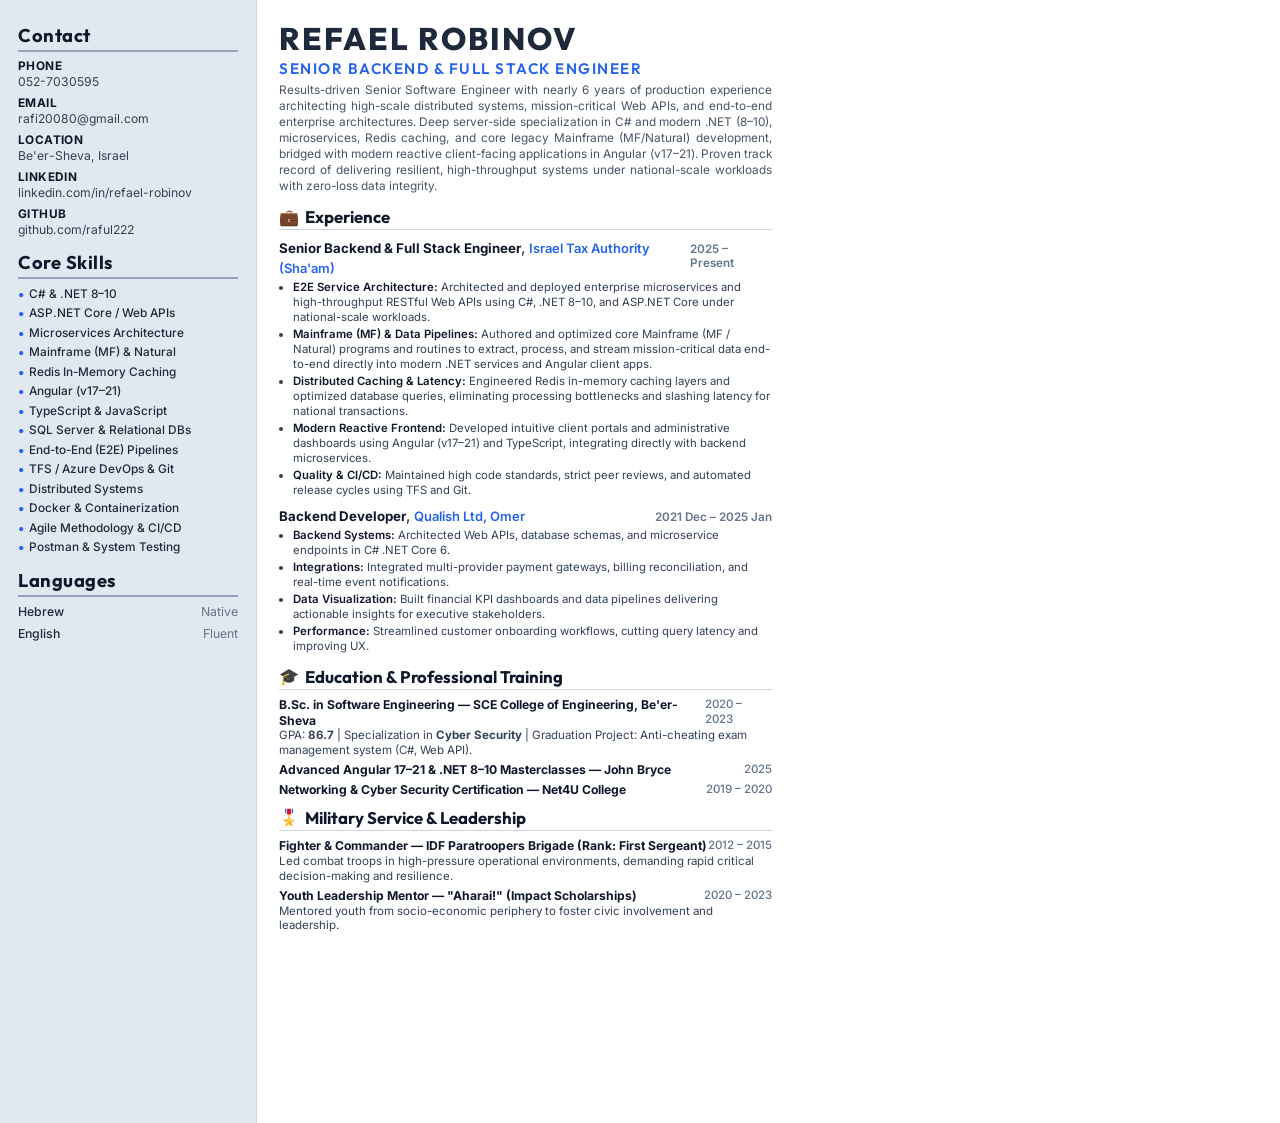
==== cv/resume_en.html @ 7504797b "Update portfolio & CVs to Senior Backend & Full Stack Engineer with 5+ years, .NET 8-10, Angular 17-" ====
<!DOCTYPE html>
<html lang="en">
<head>
<meta charset="UTF-8">
<style>
@import url('https://fonts.googleapis.com/css2?family=Outfit:wght@400;500;600;700;800&family=Inter:wght@400;500;600;700&display=swap');

@page {
    size: A4 portrait;
    margin: 0;
}

* {
    box-sizing: border-box;
    margin: 0;
    padding: 0;
}

body {
    width: 210mm;
    height: 297mm;
    margin: 0;
    padding: 0;
    font-family: 'Inter', sans-serif;
    color: #1e293b;
    background: #ffffff;
    display: flex;
    overflow: hidden;
    -webkit-print-color-adjust: exact;
    print-color-adjust: exact;
}

.sidebar {
    width: 68mm;
    height: 297mm;
    background: #e2e8f0;
    padding: 24px 18px;
    display: flex;
    flex-direction: column;
    gap: 14px;
    border-right: 1px solid #cbd5e1;
}

.sidebar-section {
    display: flex;
    flex-direction: column;
    gap: 7px;
}

.sidebar-title {
    font-family: 'Outfit', sans-serif;
    font-size: 1.15rem;
    font-weight: 700;
    color: #0f172a;
    border-bottom: 2px solid #94a3b8;
    padding-bottom: 3px;
    text-transform: capitalize;
    letter-spacing: 0.5px;
}

.contact-item {
    display: flex;
    flex-direction: column;
    font-size: 0.76rem;
    line-height: 1.25;
}

.contact-label {
    font-weight: 700;
    color: #0f172a;
    font-size: 0.74rem;
    text-transform: uppercase;
    letter-spacing: 0.4px;
}

.contact-val {
    color: #334155;
    text-decoration: none;
    word-break: break-all;
}

.skills-list {
    list-style: none;
    display: flex;
    flex-direction: column;
    gap: 3.5px;
}

.skills-list li {
    font-size: 0.74rem;
    color: #1e293b;
    display: flex;
    align-items: center;
    gap: 5px;
    font-weight: 500;
}

.skills-list li::before {
    content: "•";
    color: #2563eb;
    font-weight: bold;
    font-size: 0.85rem;
}

.lang-item {
    display: flex;
    justify-content: space-between;
    font-size: 0.77rem;
    color: #1e293b;
    font-weight: 500;
}

.lang-level {
    color: #64748b;
    font-weight: 400;
}

/* MAIN CONTENT */
.main-content {
    width: 142mm;
    height: 297mm;
    padding: 22px 22px 16px 22px;
    display: flex;
    flex-direction: column;
    gap: 9px;
}

.header-box {
    margin-bottom: 2px;
}

.candidate-name {
    font-family: 'Outfit', sans-serif;
    font-size: 1.95rem;
    font-weight: 800;
    letter-spacing: 2px;
    color: #1e293b;
    text-transform: uppercase;
    line-height: 1.1;
}

.candidate-title {
    font-family: 'Outfit', sans-serif;
    font-size: 0.95rem;
    font-weight: 600;
    color: #2563eb;
    letter-spacing: 1.5px;
    text-transform: uppercase;
    margin-top: 3px;
    margin-bottom: 5px;
}

.summary-text {
    font-size: 0.74rem;
    line-height: 1.35;
    color: #475569;
    text-align: justify;
}

.section-block {
    display: flex;
    flex-direction: column;
    gap: 4px;
}

.section-heading {
    display: flex;
    align-items: center;
    gap: 6px;
    font-family: 'Outfit', sans-serif;
    font-size: 1.05rem;
    font-weight: 700;
    color: #0f172a;
    border-bottom: 1.5px solid #cbd5e1;
    padding-bottom: 2px;
    margin-bottom: 3px;
}

.section-icon {
    font-size: 1rem;
}

.entry {
    display: flex;
    flex-direction: column;
    gap: 2px;
    margin-bottom: 3px;
}

.entry-header {
    display: flex;
    justify-content: space-between;
    align-items: baseline;
}

.entry-role {
    font-size: 0.83rem;
    font-weight: 700;
    color: #0f172a;
}

.entry-company {
    font-size: 0.81rem;
    font-weight: 600;
    color: #2563eb;
}

.entry-period {
    font-size: 0.73rem;
    color: #64748b;
    font-weight: 600;
    font-family: 'Inter', sans-serif;
}

.entry-bullets {
    list-style: disc;
    padding-left: 14px;
    margin-top: 1px;
    display: flex;
    flex-direction: column;
    gap: 2px;
}

.entry-bullets li {
    font-size: 0.71rem;
    line-height: 1.32;
    color: #334155;
}

.entry-bullets li strong {
    color: #0f172a;
    font-weight: 600;
}

.edu-grid {
    display: flex;
    flex-direction: column;
    gap: 4px;
}

.edu-item {
    font-size: 0.72rem;
    line-height: 1.3;
    color: #334155;
}

.edu-item-title {
    font-weight: 700;
    color: #0f172a;
    font-size: 0.76rem;
}

.edu-item-meta {
    color: #64748b;
    font-weight: 500;
}

.edu-badge {
    color: #059669;
    font-weight: 700;
    font-size: 0.72rem;
}

</style>
</head>
<body>

<div class="sidebar">
    <div class="sidebar-section">
        <h3 class="sidebar-title">Contact</h3>
        <div class="contact-item">
            <span class="contact-label">Phone</span>
            <span class="contact-val">052-7030595</span>
        </div>
        <div class="contact-item">
            <span class="contact-label">Email</span>
            <span class="contact-val">rafi20080@gmail.com</span>
        </div>
        <div class="contact-item">
            <span class="contact-label">Location</span>
            <span class="contact-val">Be'er-Sheva, Israel</span>
        </div>
        <div class="contact-item">
            <span class="contact-label">LinkedIn</span>
            <span class="contact-val">linkedin.com/in/refael-robinov</span>
        </div>
        <div class="contact-item">
            <span class="contact-label">GitHub</span>
            <span class="contact-val">github.com/raful222</span>
        </div>
    </div>

    <div class="sidebar-section">
        <h3 class="sidebar-title">Core Skills</h3>
        <ul class="skills-list">
            <li>C# & .NET 8–10</li>
            <li>ASP.NET Core / Web APIs</li>
            <li>Microservices Architecture</li>
            <li>Mainframe (MF) & Natural</li>
            <li>Redis In-Memory Caching</li>
            <li>Angular (v17–21)</li>
            <li>TypeScript & JavaScript</li>
            <li>SQL Server & Relational DBs</li>
            <li>End-to-End (E2E) Pipelines</li>
            <li>TFS / Azure DevOps & Git</li>
            <li>Distributed Systems</li>
            <li>Docker & Containerization</li>
            <li>Agile Methodology & CI/CD</li>
            <li>Postman & System Testing</li>
        </ul>
    </div>

    <div class="sidebar-section">
        <h3 class="sidebar-title">Languages</h3>
        <div class="lang-item">
            <span>Hebrew</span>
            <span class="lang-level">Native</span>
        </div>
        <div class="lang-item">
            <span>English</span>
            <span class="lang-level">Fluent</span>
        </div>
    </div>
</div>

<div class="main-content">
    <div class="header-box">
        <h1 class="candidate-name">Refael Robinov</h1>
        <div class="candidate-title">Senior Backend & Full Stack Engineer</div>
        <p class="summary-text">
            Results-driven Senior Software Engineer with nearly 6 years of production experience architecting high-scale distributed systems, mission-critical Web APIs, and end-to-end enterprise architectures. Deep server-side specialization in C# and modern .NET (8–10), microservices, Redis caching, and core legacy Mainframe (MF/Natural) development, bridged with modern reactive client-facing applications in Angular (v17–21). Proven track record of delivering resilient, high-throughput systems under national-scale workloads with zero-loss data integrity.
        </p>
    </div>

    <div class="section-block">
        <div class="section-heading">
            <span class="section-icon">💼</span> Experience
        </div>

        <div class="entry">
            <div class="entry-header">
                <div>
                    <span class="entry-role">Senior Backend & Full Stack Engineer</span>, 
                    <span class="entry-company">Israel Tax Authority (Sha'am)</span>
                </div>
                <span class="entry-period">2025 – Present</span>
            </div>
            <ul class="entry-bullets">
                <li><strong>E2E Service Architecture:</strong> Architected and deployed enterprise microservices and high-throughput RESTful Web APIs using C#, .NET 8–10, and ASP.NET Core under national-scale workloads.</li>
                <li><strong>Mainframe (MF) & Data Pipelines:</strong> Authored and optimized core Mainframe (MF / Natural) programs and routines to extract, process, and stream mission-critical data end-to-end directly into modern .NET services and Angular client apps.</li>
                <li><strong>Distributed Caching & Latency:</strong> Engineered Redis in-memory caching layers and optimized database queries, eliminating processing bottlenecks and slashing latency for national transactions.</li>
                <li><strong>Modern Reactive Frontend:</strong> Developed intuitive client portals and administrative dashboards using Angular (v17–21) and TypeScript, integrating directly with backend microservices.</li>
                <li><strong>Quality & CI/CD:</strong> Maintained high code standards, strict peer reviews, and automated release cycles using TFS and Git.</li>
            </ul>
        </div>

        <div class="entry">
            <div class="entry-header">
                <div>
                    <span class="entry-role">Backend Developer</span>, 
                    <span class="entry-company">Qualish Ltd, Omer</span>
                </div>
                <span class="entry-period">2021 Dec – 2025 Jan</span>
            </div>
            <ul class="entry-bullets">
                <li><strong>Backend Systems:</strong> Architected Web APIs, database schemas, and microservice endpoints in C# .NET Core 6.</li>
                <li><strong>Integrations:</strong> Integrated multi-provider payment gateways, billing reconciliation, and real-time event notifications.</li>
                <li><strong>Data Visualization:</strong> Built financial KPI dashboards and data pipelines delivering actionable insights for executive stakeholders.</li>
                <li><strong>Performance:</strong> Streamlined customer onboarding workflows, cutting query latency and improving UX.</li>
            </ul>
        </div>
    </div>

    <div class="section-block">
        <div class="section-heading">
            <span class="section-icon">🎓</span> Education & Professional Training
        </div>
        <div class="edu-grid">
            <div class="edu-item">
                <div style="display:flex; justify-content:space-between;">
                    <span class="edu-item-title">B.Sc. in Software Engineering — SCE College of Engineering, Be'er-Sheva</span>
                    <span class="edu-item-meta">2020 – 2023</span>
                </div>
                <div>GPA: <strong>86.7</strong> | Specialization in <strong>Cyber Security</strong> | Graduation Project: Anti-cheating exam management system (C#, Web API).</div>
            </div>
            <div class="edu-item">
                <div style="display:flex; justify-content:space-between;">
                    <span class="edu-item-title">Advanced Angular 17–21 & .NET 8–10 Masterclasses — John Bryce</span>
                    <span class="edu-item-meta">2025</span>
                </div>
            </div>
            <div class="edu-item">
                <div style="display:flex; justify-content:space-between;">
                    <span class="edu-item-title">Networking & Cyber Security Certification — Net4U College</span>
                    <span class="edu-item-meta">2019 – 2020</span>
                </div>
            </div>
        </div>
    </div>

    <div class="section-block">
        <div class="section-heading">
            <span class="section-icon">🎖️</span> Military Service & Leadership
        </div>
        <div class="edu-grid">
            <div class="edu-item">
                <div style="display:flex; justify-content:space-between;">
                    <span class="edu-item-title">Fighter & Commander — IDF Paratroopers Brigade (Rank: First Sergeant)</span>
                    <span class="edu-item-meta">2012 – 2015</span>
                </div>
                <div>Led combat troops in high-pressure operational environments, demanding rapid critical decision-making and resilience.</div>
            </div>
            <div class="edu-item">
                <div style="display:flex; justify-content:space-between;">
                    <span class="edu-item-title">Youth Leadership Mentor — "Aharai!" (Impact Scholarships)</span>
                    <span class="edu-item-meta">2020 – 2023</span>
                </div>
                <div>Mentored youth from socio-economic periphery to foster civic involvement and leadership.</div>
            </div>
        </div>
    </div>
</div>

</body>
</html>
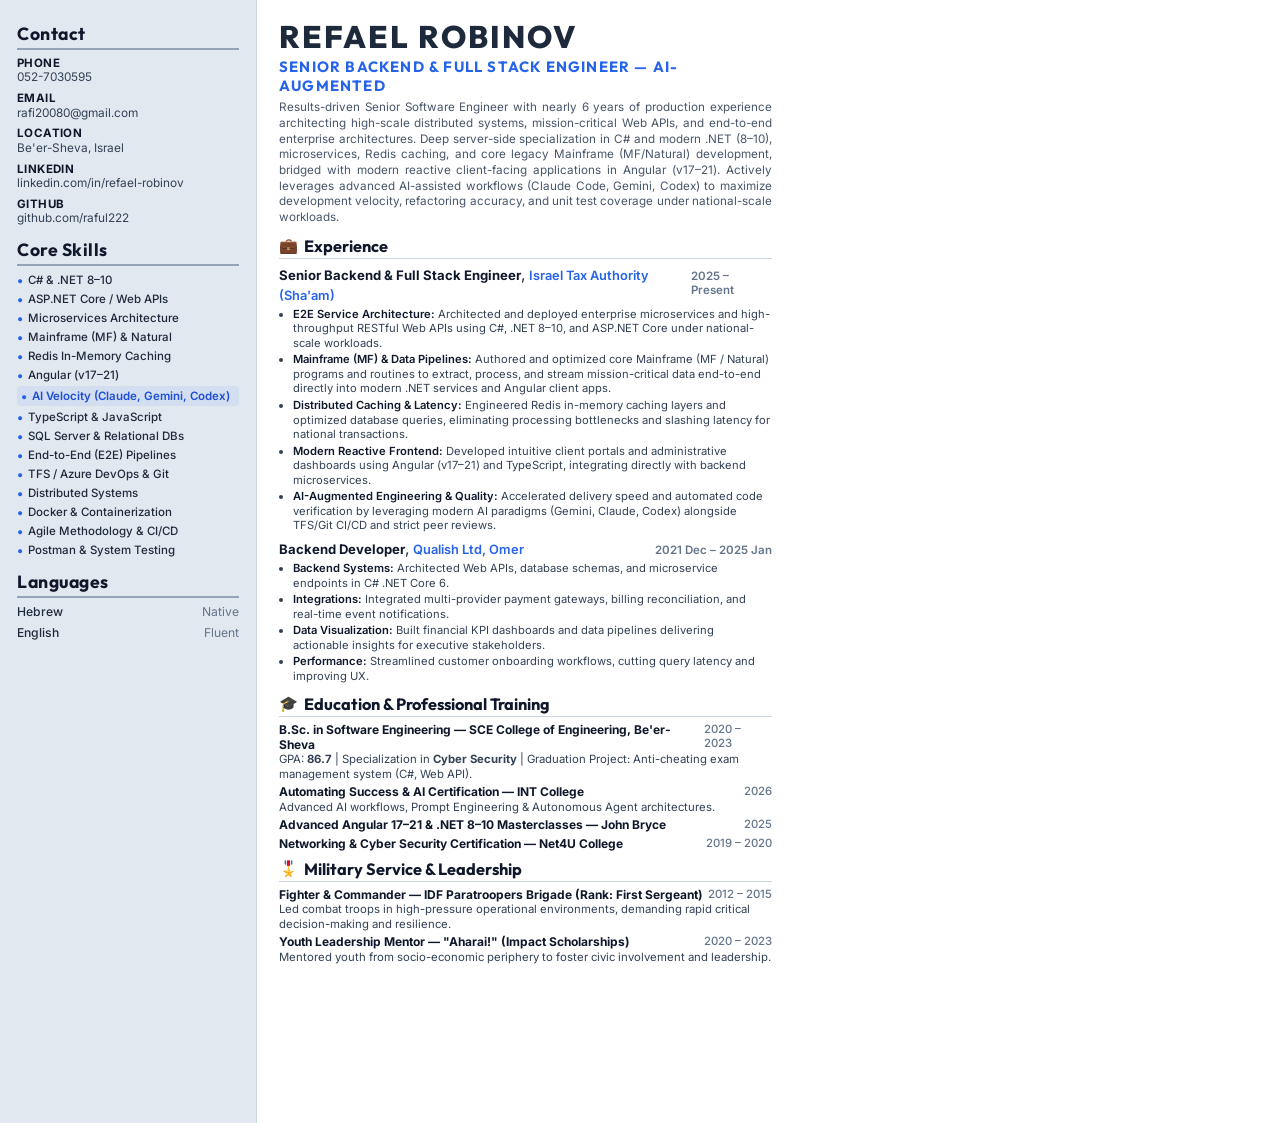
==== commit f2d63e9d: "Highlight AI-Augmented Engineering (Gemini, Claude, Codex) in CVs and portfolio" ====
--- a/cv/resume_en.html
+++ b/cv/resume_en.html
@@ -34,22 +34,22 @@
     width: 68mm;
     height: 297mm;
     background: #e2e8f0;
-    padding: 24px 18px;
-    display: flex;
-    flex-direction: column;
-    gap: 14px;
+    padding: 22px 17px;
+    display: flex;
+    flex-direction: column;
+    gap: 12px;
     border-right: 1px solid #cbd5e1;
 }
 
 .sidebar-section {
     display: flex;
     flex-direction: column;
-    gap: 7px;
+    gap: 6px;
 }
 
 .sidebar-title {
     font-family: 'Outfit', sans-serif;
-    font-size: 1.15rem;
+    font-size: 1.1rem;
     font-weight: 700;
     color: #0f172a;
     border-bottom: 2px solid #94a3b8;
@@ -61,14 +61,14 @@
 .contact-item {
     display: flex;
     flex-direction: column;
-    font-size: 0.76rem;
+    font-size: 0.74rem;
     line-height: 1.25;
 }
 
 .contact-label {
     font-weight: 700;
     color: #0f172a;
-    font-size: 0.74rem;
+    font-size: 0.72rem;
     text-transform: uppercase;
     letter-spacing: 0.4px;
 }
@@ -83,11 +83,11 @@
     list-style: none;
     display: flex;
     flex-direction: column;
-    gap: 3.5px;
+    gap: 3px;
 }
 
 .skills-list li {
-    font-size: 0.74rem;
+    font-size: 0.72rem;
     color: #1e293b;
     display: flex;
     align-items: center;
@@ -99,13 +99,21 @@
     content: "•";
     color: #2563eb;
     font-weight: bold;
-    font-size: 0.85rem;
+    font-size: 0.82rem;
+}
+
+.skills-highlight {
+    background: rgba(37, 99, 235, 0.08);
+    border-radius: 4px;
+    padding: 2px 4px;
+    font-weight: 600 !important;
+    color: #1d4ed8 !important;
 }
 
 .lang-item {
     display: flex;
     justify-content: space-between;
-    font-size: 0.77rem;
+    font-size: 0.76rem;
     color: #1e293b;
     font-weight: 500;
 }
@@ -119,10 +127,10 @@
 .main-content {
     width: 142mm;
     height: 297mm;
-    padding: 22px 22px 16px 22px;
-    display: flex;
-    flex-direction: column;
-    gap: 9px;
+    padding: 20px 22px 14px 22px;
+    display: flex;
+    flex-direction: column;
+    gap: 8px;
 }
 
 .header-box {
@@ -141,18 +149,18 @@
 
 .candidate-title {
     font-family: 'Outfit', sans-serif;
-    font-size: 0.95rem;
-    font-weight: 600;
+    font-size: 0.93rem;
+    font-weight: 700;
     color: #2563eb;
-    letter-spacing: 1.5px;
+    letter-spacing: 1.2px;
     text-transform: uppercase;
     margin-top: 3px;
     margin-bottom: 5px;
 }
 
 .summary-text {
-    font-size: 0.74rem;
-    line-height: 1.35;
+    font-size: 0.73rem;
+    line-height: 1.34;
     color: #475569;
     text-align: justify;
 }
@@ -160,7 +168,7 @@
 .section-block {
     display: flex;
     flex-direction: column;
-    gap: 4px;
+    gap: 3px;
 }
 
 .section-heading {
@@ -168,23 +176,23 @@
     align-items: center;
     gap: 6px;
     font-family: 'Outfit', sans-serif;
-    font-size: 1.05rem;
+    font-size: 1.02rem;
     font-weight: 700;
     color: #0f172a;
     border-bottom: 1.5px solid #cbd5e1;
     padding-bottom: 2px;
-    margin-bottom: 3px;
+    margin-bottom: 2px;
 }
 
 .section-icon {
-    font-size: 1rem;
+    font-size: 0.95rem;
 }
 
 .entry {
     display: flex;
     flex-direction: column;
     gap: 2px;
-    margin-bottom: 3px;
+    margin-bottom: 2px;
 }
 
 .entry-header {
@@ -194,19 +202,19 @@
 }
 
 .entry-role {
-    font-size: 0.83rem;
+    font-size: 0.82rem;
     font-weight: 700;
     color: #0f172a;
 }
 
 .entry-company {
-    font-size: 0.81rem;
+    font-size: 0.80rem;
     font-weight: 600;
     color: #2563eb;
 }
 
 .entry-period {
-    font-size: 0.73rem;
+    font-size: 0.72rem;
     color: #64748b;
     font-weight: 600;
     font-family: 'Inter', sans-serif;
@@ -222,43 +230,37 @@
 }
 
 .entry-bullets li {
+    font-size: 0.70rem;
+    line-height: 1.30;
+    color: #334155;
+}
+
+.entry-bullets li strong {
+    color: #0f172a;
+    font-weight: 600;
+}
+
+.edu-grid {
+    display: flex;
+    flex-direction: column;
+    gap: 3px;
+}
+
+.edu-item {
     font-size: 0.71rem;
-    line-height: 1.32;
+    line-height: 1.28;
     color: #334155;
 }
 
-.entry-bullets li strong {
-    color: #0f172a;
-    font-weight: 600;
-}
-
-.edu-grid {
-    display: flex;
-    flex-direction: column;
-    gap: 4px;
-}
-
-.edu-item {
-    font-size: 0.72rem;
-    line-height: 1.3;
-    color: #334155;
-}
-
 .edu-item-title {
     font-weight: 700;
     color: #0f172a;
-    font-size: 0.76rem;
+    font-size: 0.75rem;
 }
 
 .edu-item-meta {
     color: #64748b;
     font-weight: 500;
-}
-
-.edu-badge {
-    color: #059669;
-    font-weight: 700;
-    font-size: 0.72rem;
 }
 
 </style>
@@ -299,6 +301,7 @@
             <li>Mainframe (MF) & Natural</li>
             <li>Redis In-Memory Caching</li>
             <li>Angular (v17–21)</li>
+            <li class="skills-highlight">AI Velocity (Claude, Gemini, Codex)</li>
             <li>TypeScript & JavaScript</li>
             <li>SQL Server & Relational DBs</li>
             <li>End-to-End (E2E) Pipelines</li>
@@ -326,9 +329,9 @@
 <div class="main-content">
     <div class="header-box">
         <h1 class="candidate-name">Refael Robinov</h1>
-        <div class="candidate-title">Senior Backend & Full Stack Engineer</div>
+        <div class="candidate-title">Senior Backend & Full Stack Engineer — AI-Augmented</div>
         <p class="summary-text">
-            Results-driven Senior Software Engineer with nearly 6 years of production experience architecting high-scale distributed systems, mission-critical Web APIs, and end-to-end enterprise architectures. Deep server-side specialization in C# and modern .NET (8–10), microservices, Redis caching, and core legacy Mainframe (MF/Natural) development, bridged with modern reactive client-facing applications in Angular (v17–21). Proven track record of delivering resilient, high-throughput systems under national-scale workloads with zero-loss data integrity.
+            Results-driven Senior Software Engineer with nearly 6 years of production experience architecting high-scale distributed systems, mission-critical Web APIs, and end-to-end enterprise architectures. Deep server-side specialization in C# and modern .NET (8–10), microservices, Redis caching, and core legacy Mainframe (MF/Natural) development, bridged with modern reactive client-facing applications in Angular (v17–21). Actively leverages advanced AI-assisted workflows (Claude Code, Gemini, Codex) to maximize development velocity, refactoring accuracy, and unit test coverage under national-scale workloads.
         </p>
     </div>
 
@@ -350,7 +353,7 @@
                 <li><strong>Mainframe (MF) & Data Pipelines:</strong> Authored and optimized core Mainframe (MF / Natural) programs and routines to extract, process, and stream mission-critical data end-to-end directly into modern .NET services and Angular client apps.</li>
                 <li><strong>Distributed Caching & Latency:</strong> Engineered Redis in-memory caching layers and optimized database queries, eliminating processing bottlenecks and slashing latency for national transactions.</li>
                 <li><strong>Modern Reactive Frontend:</strong> Developed intuitive client portals and administrative dashboards using Angular (v17–21) and TypeScript, integrating directly with backend microservices.</li>
-                <li><strong>Quality & CI/CD:</strong> Maintained high code standards, strict peer reviews, and automated release cycles using TFS and Git.</li>
+                <li><strong>AI-Augmented Engineering & Quality:</strong> Accelerated delivery speed and automated code verification by leveraging modern AI paradigms (Gemini, Claude, Codex) alongside TFS/Git CI/CD and strict peer reviews.</li>
             </ul>
         </div>
 
@@ -385,6 +388,13 @@
             </div>
             <div class="edu-item">
                 <div style="display:flex; justify-content:space-between;">
+                    <span class="edu-item-title">Automating Success & AI Certification — INT College</span>
+                    <span class="edu-item-meta">2026</span>
+                </div>
+                <div>Advanced AI workflows, Prompt Engineering & Autonomous Agent architectures.</div>
+            </div>
+            <div class="edu-item">
+                <div style="display:flex; justify-content:space-between;">
                     <span class="edu-item-title">Advanced Angular 17–21 & .NET 8–10 Masterclasses — John Bryce</span>
                     <span class="edu-item-meta">2025</span>
                 </div>
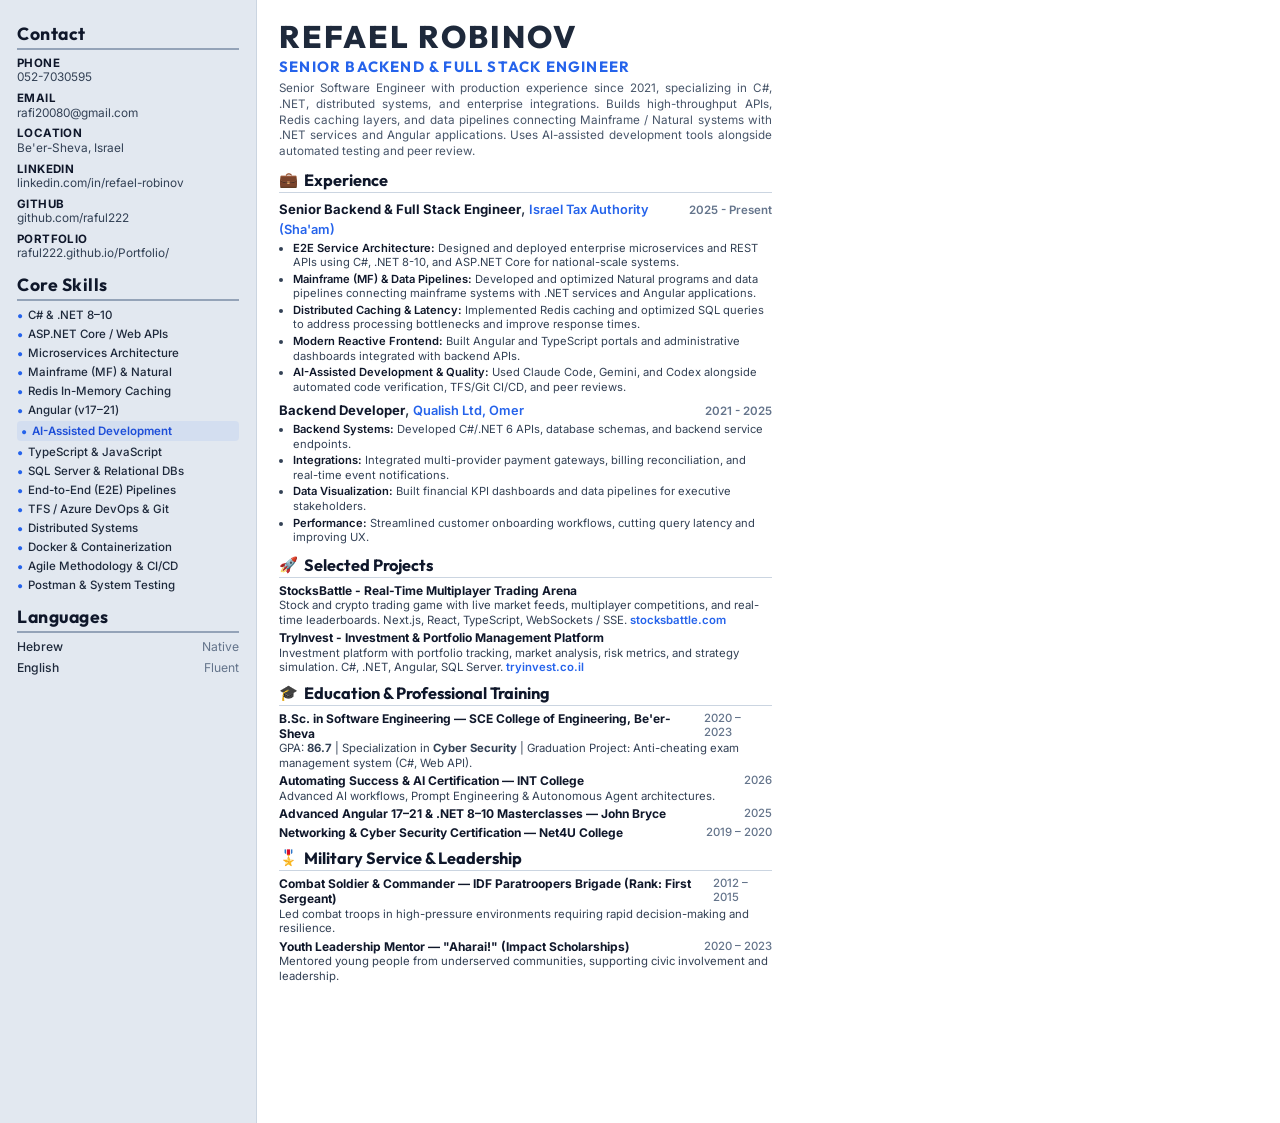
==== commit ff137e88: "Restore original CV design and feature StocksBattle and TryInvest" ====
--- a/cv/resume_en.html
+++ b/cv/resume_en.html
@@ -2,6 +2,7 @@
 <html lang="en">
 <head>
 <meta charset="UTF-8">
+<title>Refael Robinov - CV</title>
 <style>
 @import url('https://fonts.googleapis.com/css2?family=Outfit:wght@400;500;600;700;800&family=Inter:wght@400;500;600;700&display=swap');
 
@@ -263,6 +264,9 @@
     font-weight: 500;
 }
 
+a { color: inherit; text-decoration: none; }
+.project-link { color: #2563eb; font-weight: 600; }
+.entry-period { flex-shrink: 0; margin-left: 8px; white-space: nowrap; }
 </style>
 </head>
 <body>
@@ -272,11 +276,11 @@
         <h3 class="sidebar-title">Contact</h3>
         <div class="contact-item">
             <span class="contact-label">Phone</span>
-            <span class="contact-val">052-7030595</span>
+            <a class="contact-val" href="tel:+972527030595">052-7030595</a>
         </div>
         <div class="contact-item">
             <span class="contact-label">Email</span>
-            <span class="contact-val">rafi20080@gmail.com</span>
+            <a class="contact-val" href="mailto:rafi20080@gmail.com">rafi20080@gmail.com</a>
         </div>
         <div class="contact-item">
             <span class="contact-label">Location</span>
@@ -284,11 +288,15 @@
         </div>
         <div class="contact-item">
             <span class="contact-label">LinkedIn</span>
-            <span class="contact-val">linkedin.com/in/refael-robinov</span>
+            <a class="contact-val" href="https://www.linkedin.com/in/refael-robinov">linkedin.com/in/refael-robinov</a>
         </div>
         <div class="contact-item">
             <span class="contact-label">GitHub</span>
-            <span class="contact-val">github.com/raful222</span>
+            <a class="contact-val" href="https://github.com/raful222">github.com/raful222</a>
+        </div>
+        <div class="contact-item">
+            <span class="contact-label">Portfolio</span>
+            <a class="contact-val" href="https://raful222.github.io/Portfolio/">raful222.github.io/Portfolio/</a>
         </div>
     </div>
 
@@ -301,7 +309,7 @@
             <li>Mainframe (MF) & Natural</li>
             <li>Redis In-Memory Caching</li>
             <li>Angular (v17–21)</li>
-            <li class="skills-highlight">AI Velocity (Claude, Gemini, Codex)</li>
+            <li class="skills-highlight">AI-Assisted Development</li>
             <li>TypeScript & JavaScript</li>
             <li>SQL Server & Relational DBs</li>
             <li>End-to-End (E2E) Pipelines</li>
@@ -329,9 +337,9 @@
 <div class="main-content">
     <div class="header-box">
         <h1 class="candidate-name">Refael Robinov</h1>
-        <div class="candidate-title">Senior Backend & Full Stack Engineer — AI-Augmented</div>
+        <div class="candidate-title">Senior Backend & Full Stack Engineer</div>
         <p class="summary-text">
-            Results-driven Senior Software Engineer with nearly 6 years of production experience architecting high-scale distributed systems, mission-critical Web APIs, and end-to-end enterprise architectures. Deep server-side specialization in C# and modern .NET (8–10), microservices, Redis caching, and core legacy Mainframe (MF/Natural) development, bridged with modern reactive client-facing applications in Angular (v17–21). Actively leverages advanced AI-assisted workflows (Claude Code, Gemini, Codex) to maximize development velocity, refactoring accuracy, and unit test coverage under national-scale workloads.
+            Senior Software Engineer with production experience since 2021, specializing in C#, .NET, distributed systems, and enterprise integrations. Builds high-throughput APIs, Redis caching layers, and data pipelines connecting Mainframe / Natural systems with .NET services and Angular applications. Uses AI-assisted development tools alongside automated testing and peer review.
         </p>
     </div>
 
@@ -346,14 +354,14 @@
                     <span class="entry-role">Senior Backend & Full Stack Engineer</span>, 
                     <span class="entry-company">Israel Tax Authority (Sha'am)</span>
                 </div>
-                <span class="entry-period">2025 – Present</span>
+                <span class="entry-period">2025 - Present</span>
             </div>
             <ul class="entry-bullets">
-                <li><strong>E2E Service Architecture:</strong> Architected and deployed enterprise microservices and high-throughput RESTful Web APIs using C#, .NET 8–10, and ASP.NET Core under national-scale workloads.</li>
-                <li><strong>Mainframe (MF) & Data Pipelines:</strong> Authored and optimized core Mainframe (MF / Natural) programs and routines to extract, process, and stream mission-critical data end-to-end directly into modern .NET services and Angular client apps.</li>
-                <li><strong>Distributed Caching & Latency:</strong> Engineered Redis in-memory caching layers and optimized database queries, eliminating processing bottlenecks and slashing latency for national transactions.</li>
-                <li><strong>Modern Reactive Frontend:</strong> Developed intuitive client portals and administrative dashboards using Angular (v17–21) and TypeScript, integrating directly with backend microservices.</li>
-                <li><strong>AI-Augmented Engineering & Quality:</strong> Accelerated delivery speed and automated code verification by leveraging modern AI paradigms (Gemini, Claude, Codex) alongside TFS/Git CI/CD and strict peer reviews.</li>
+                <li><strong>E2E Service Architecture:</strong> Designed and deployed enterprise microservices and REST APIs using C#, .NET 8-10, and ASP.NET Core for national-scale systems.</li>
+                <li><strong>Mainframe (MF) & Data Pipelines:</strong> Developed and optimized Natural programs and data pipelines connecting mainframe systems with .NET services and Angular applications.</li>
+                <li><strong>Distributed Caching & Latency:</strong> Implemented Redis caching and optimized SQL queries to address processing bottlenecks and improve response times.</li>
+                <li><strong>Modern Reactive Frontend:</strong> Built Angular and TypeScript portals and administrative dashboards integrated with backend APIs.</li>
+                <li><strong>AI-Assisted Development & Quality:</strong> Used Claude Code, Gemini, and Codex alongside automated code verification, TFS/Git CI/CD, and peer reviews.</li>
             </ul>
         </div>
 
@@ -363,14 +371,30 @@
                     <span class="entry-role">Backend Developer</span>, 
                     <span class="entry-company">Qualish Ltd, Omer</span>
                 </div>
-                <span class="entry-period">2021 Dec – 2025 Jan</span>
+                <span class="entry-period">2021 - 2025</span>
             </div>
             <ul class="entry-bullets">
-                <li><strong>Backend Systems:</strong> Architected Web APIs, database schemas, and microservice endpoints in C# .NET Core 6.</li>
+                <li><strong>Backend Systems:</strong> Developed C#/.NET 6 APIs, database schemas, and backend service endpoints.</li>
                 <li><strong>Integrations:</strong> Integrated multi-provider payment gateways, billing reconciliation, and real-time event notifications.</li>
-                <li><strong>Data Visualization:</strong> Built financial KPI dashboards and data pipelines delivering actionable insights for executive stakeholders.</li>
+                <li><strong>Data Visualization:</strong> Built financial KPI dashboards and data pipelines for executive stakeholders.</li>
                 <li><strong>Performance:</strong> Streamlined customer onboarding workflows, cutting query latency and improving UX.</li>
             </ul>
+        </div>
+    </div>
+
+    <div class="section-block">
+        <div class="section-heading">
+            <span class="section-icon">🚀</span> Selected Projects
+        </div>
+        <div class="edu-grid">
+            <div class="edu-item">
+                <div class="edu-item-title">StocksBattle - Real-Time Multiplayer Trading Arena</div>
+                <div>Stock and crypto trading game with live market feeds, multiplayer competitions, and real-time leaderboards. Next.js, React, TypeScript, WebSockets / SSE. <a class="project-link" href="https://stocksbattle.com/">stocksbattle.com</a></div>
+            </div>
+            <div class="edu-item">
+                <div class="edu-item-title">TryInvest - Investment & Portfolio Management Platform</div>
+                <div>Investment platform with portfolio tracking, market analysis, risk metrics, and strategy simulation. C#, .NET, Angular, SQL Server. <a class="project-link" href="https://tryinvest.co.il/">tryinvest.co.il</a></div>
+            </div>
         </div>
     </div>
 
@@ -415,17 +439,17 @@
         <div class="edu-grid">
             <div class="edu-item">
                 <div style="display:flex; justify-content:space-between;">
-                    <span class="edu-item-title">Fighter & Commander — IDF Paratroopers Brigade (Rank: First Sergeant)</span>
+                    <span class="edu-item-title">Combat Soldier & Commander — IDF Paratroopers Brigade (Rank: First Sergeant)</span>
                     <span class="edu-item-meta">2012 – 2015</span>
                 </div>
-                <div>Led combat troops in high-pressure operational environments, demanding rapid critical decision-making and resilience.</div>
+                <div>Led combat troops in high-pressure environments requiring rapid decision-making and resilience.</div>
             </div>
             <div class="edu-item">
                 <div style="display:flex; justify-content:space-between;">
                     <span class="edu-item-title">Youth Leadership Mentor — "Aharai!" (Impact Scholarships)</span>
                     <span class="edu-item-meta">2020 – 2023</span>
                 </div>
-                <div>Mentored youth from socio-economic periphery to foster civic involvement and leadership.</div>
+                <div>Mentored young people from underserved communities, supporting civic involvement and leadership.</div>
             </div>
         </div>
     </div>
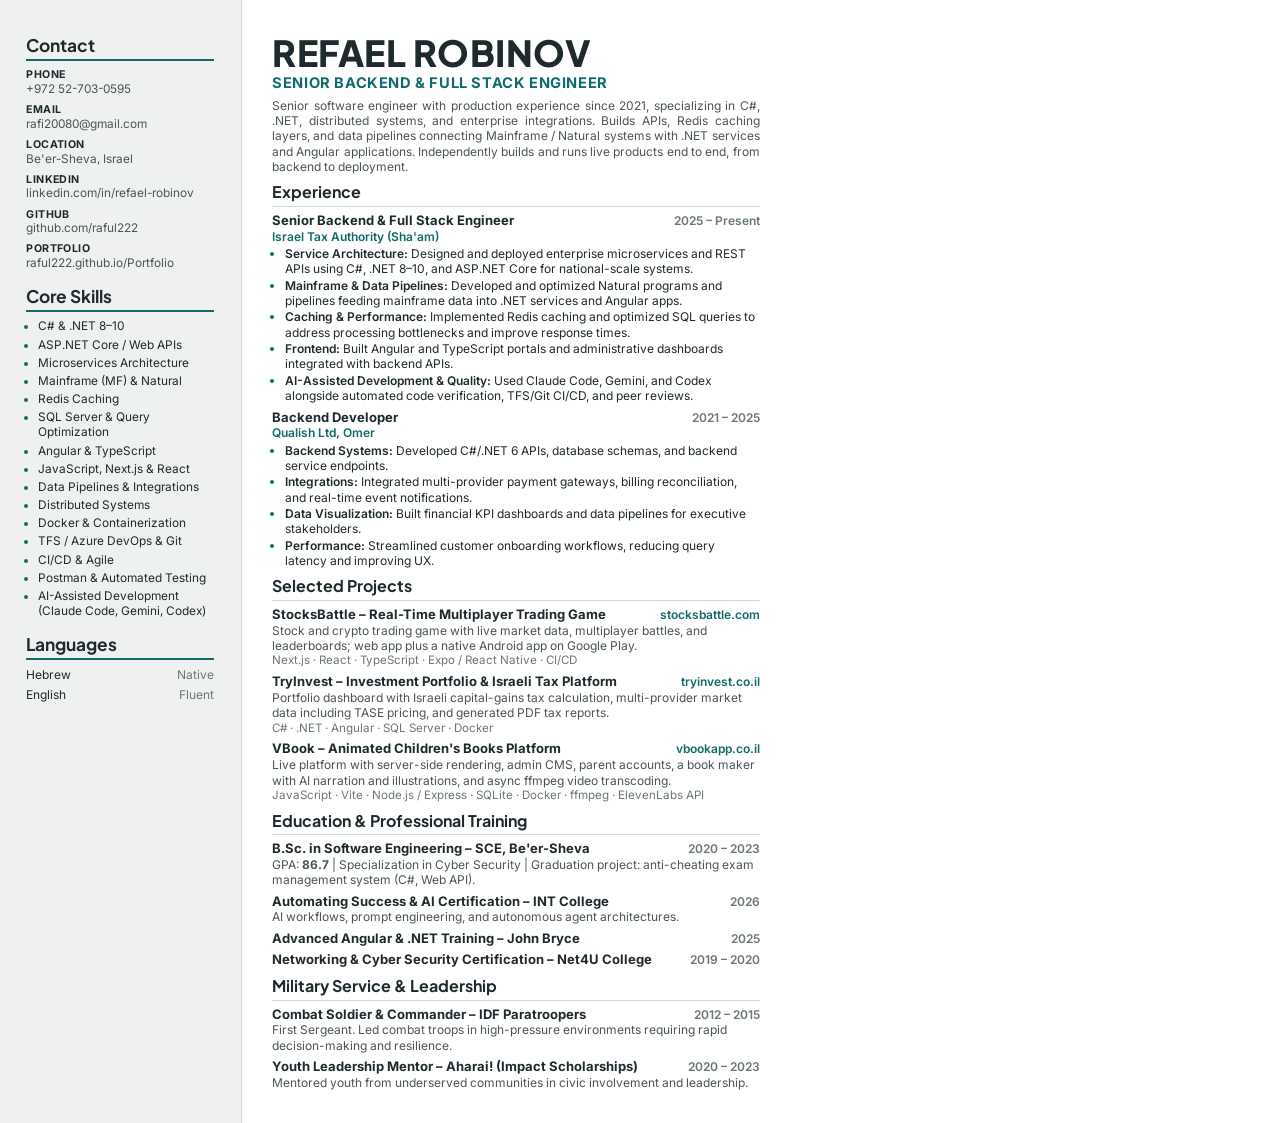
==== commit c7c07078: "Publish redesigned one-page CVs (EN + HE) Teal one-page layout with VBook in place of MT-Algo, an RT" ====
--- a/cv/resume_en.html
+++ b/cv/resume_en.html
@@ -1,459 +1,185 @@
-<!DOCTYPE html>
+<!doctype html>
 <html lang="en">
 <head>
-<meta charset="UTF-8">
-<title>Refael Robinov - CV</title>
+<meta charset="utf-8">
+<title>Refael Robinov – CV</title>
+<link rel="preconnect" href="https://fonts.googleapis.com">
+<link href="https://fonts.googleapis.com/css2?family=Inter:wght@400;500;600;700&family=Plus+Jakarta+Sans:wght@700;800&display=swap" rel="stylesheet">
 <style>
-@import url('https://fonts.googleapis.com/css2?family=Outfit:wght@400;500;600;700;800&family=Inter:wght@400;500;600;700&display=swap');
+  @page { size: A4; margin: 0; }
+  * { box-sizing: border-box; margin: 0; padding: 0; }
+  :root {
+    --ink: #1f2a2e; --muted: #4a5559; --soft: #6b7679;
+    --accent: #0f6b6b; --side: #eef1f0; --rule: #d3dbd9;
+  }
+  html, body { width: 210mm; height: 297mm; }
+  body {
+    font-family: "Inter", "Segoe UI", Arial, sans-serif;
+    color: var(--ink); font-size: 9pt; line-height: 1.28;
+    -webkit-print-color-adjust: exact; print-color-adjust: exact;
+  }
+  a { color: inherit; text-decoration: none; }
+  .page {
+    width: 210mm; height: 297mm; display: grid;
+    grid-template-columns: 64mm 1fr;
+  }
+  /* main is first in the DOM so ATS parsers read name + experience first */
+  main  { grid-column: 2; grid-row: 1; padding: 9mm 9mm 6mm 8mm; }
+  aside { grid-column: 1; grid-row: 1; background: var(--side); padding: 9mm 7mm 6mm 7mm;
+          border-right: 1px solid var(--rule); }
 
-@page {
-    size: A4 portrait;
-    margin: 0;
-}
+  h1 { font-family: "Plus Jakarta Sans", "Inter", sans-serif; font-weight: 800;
+       font-size: 27pt; letter-spacing: .5px; line-height: 1.05; }
+  .role { color: var(--accent); font-weight: 700; font-size: 11pt; letter-spacing: .6px;
+          margin: 2px 0 5px; }
+  .summary { color: var(--muted); text-align: justify; }
 
-* {
-    box-sizing: border-box;
-    margin: 0;
-    padding: 0;
-}
+  h2 { font-family: "Plus Jakarta Sans", "Inter", sans-serif; font-weight: 700;
+       font-size: 12pt; margin: 8px 0 5px; padding-bottom: 3px;
+       border-bottom: 1.5px solid var(--rule); }
 
-body {
-    width: 210mm;
-    height: 297mm;
-    margin: 0;
-    padding: 0;
-    font-family: 'Inter', sans-serif;
-    color: #1e293b;
-    background: #ffffff;
-    display: flex;
-    overflow: hidden;
-    -webkit-print-color-adjust: exact;
-    print-color-adjust: exact;
-}
+  .item { margin-bottom: 5px; }
+  .head { display: flex; justify-content: space-between; align-items: baseline; gap: 8px; }
+  .head .t { font-weight: 700; font-size: 9.8pt; }
+  .date { color: var(--soft); font-weight: 600; white-space: nowrap; font-size: 9pt; }
+  .org { color: var(--accent); font-weight: 600; margin: 0 0 2px; }
+  ul { padding-left: 13px; }
+  li { margin: 1px 0; color: var(--ink); }
+  li::marker { color: var(--accent); }
+  li b { font-weight: 600; }
+  .desc { color: var(--muted); }
+  .link { color: var(--accent); font-weight: 600; }
+  .stack { color: var(--soft); font-size: 8.7pt; }
 
-.sidebar {
-    width: 68mm;
-    height: 297mm;
-    background: #e2e8f0;
-    padding: 22px 17px;
-    display: flex;
-    flex-direction: column;
-    gap: 12px;
-    border-right: 1px solid #cbd5e1;
-}
-
-.sidebar-section {
-    display: flex;
-    flex-direction: column;
-    gap: 6px;
-}
-
-.sidebar-title {
-    font-family: 'Outfit', sans-serif;
-    font-size: 1.1rem;
-    font-weight: 700;
-    color: #0f172a;
-    border-bottom: 2px solid #94a3b8;
-    padding-bottom: 3px;
-    text-transform: capitalize;
-    letter-spacing: 0.5px;
-}
-
-.contact-item {
-    display: flex;
-    flex-direction: column;
-    font-size: 0.74rem;
-    line-height: 1.25;
-}
-
-.contact-label {
-    font-weight: 700;
-    color: #0f172a;
-    font-size: 0.72rem;
-    text-transform: uppercase;
-    letter-spacing: 0.4px;
-}
-
-.contact-val {
-    color: #334155;
-    text-decoration: none;
-    word-break: break-all;
-}
-
-.skills-list {
-    list-style: none;
-    display: flex;
-    flex-direction: column;
-    gap: 3px;
-}
-
-.skills-list li {
-    font-size: 0.72rem;
-    color: #1e293b;
-    display: flex;
-    align-items: center;
-    gap: 5px;
-    font-weight: 500;
-}
-
-.skills-list li::before {
-    content: "•";
-    color: #2563eb;
-    font-weight: bold;
-    font-size: 0.82rem;
-}
-
-.skills-highlight {
-    background: rgba(37, 99, 235, 0.08);
-    border-radius: 4px;
-    padding: 2px 4px;
-    font-weight: 600 !important;
-    color: #1d4ed8 !important;
-}
-
-.lang-item {
-    display: flex;
-    justify-content: space-between;
-    font-size: 0.76rem;
-    color: #1e293b;
-    font-weight: 500;
-}
-
-.lang-level {
-    color: #64748b;
-    font-weight: 400;
-}
-
-/* MAIN CONTENT */
-.main-content {
-    width: 142mm;
-    height: 297mm;
-    padding: 20px 22px 14px 22px;
-    display: flex;
-    flex-direction: column;
-    gap: 8px;
-}
-
-.header-box {
-    margin-bottom: 2px;
-}
-
-.candidate-name {
-    font-family: 'Outfit', sans-serif;
-    font-size: 1.95rem;
-    font-weight: 800;
-    letter-spacing: 2px;
-    color: #1e293b;
-    text-transform: uppercase;
-    line-height: 1.1;
-}
-
-.candidate-title {
-    font-family: 'Outfit', sans-serif;
-    font-size: 0.93rem;
-    font-weight: 700;
-    color: #2563eb;
-    letter-spacing: 1.2px;
-    text-transform: uppercase;
-    margin-top: 3px;
-    margin-bottom: 5px;
-}
-
-.summary-text {
-    font-size: 0.73rem;
-    line-height: 1.34;
-    color: #475569;
-    text-align: justify;
-}
-
-.section-block {
-    display: flex;
-    flex-direction: column;
-    gap: 3px;
-}
-
-.section-heading {
-    display: flex;
-    align-items: center;
-    gap: 6px;
-    font-family: 'Outfit', sans-serif;
-    font-size: 1.02rem;
-    font-weight: 700;
-    color: #0f172a;
-    border-bottom: 1.5px solid #cbd5e1;
-    padding-bottom: 2px;
-    margin-bottom: 2px;
-}
-
-.section-icon {
-    font-size: 0.95rem;
-}
-
-.entry {
-    display: flex;
-    flex-direction: column;
-    gap: 2px;
-    margin-bottom: 2px;
-}
-
-.entry-header {
-    display: flex;
-    justify-content: space-between;
-    align-items: baseline;
-}
-
-.entry-role {
-    font-size: 0.82rem;
-    font-weight: 700;
-    color: #0f172a;
-}
-
-.entry-company {
-    font-size: 0.80rem;
-    font-weight: 600;
-    color: #2563eb;
-}
-
-.entry-period {
-    font-size: 0.72rem;
-    color: #64748b;
-    font-weight: 600;
-    font-family: 'Inter', sans-serif;
-}
-
-.entry-bullets {
-    list-style: disc;
-    padding-left: 14px;
-    margin-top: 1px;
-    display: flex;
-    flex-direction: column;
-    gap: 2px;
-}
-
-.entry-bullets li {
-    font-size: 0.70rem;
-    line-height: 1.30;
-    color: #334155;
-}
-
-.entry-bullets li strong {
-    color: #0f172a;
-    font-weight: 600;
-}
-
-.edu-grid {
-    display: flex;
-    flex-direction: column;
-    gap: 3px;
-}
-
-.edu-item {
-    font-size: 0.71rem;
-    line-height: 1.28;
-    color: #334155;
-}
-
-.edu-item-title {
-    font-weight: 700;
-    color: #0f172a;
-    font-size: 0.75rem;
-}
-
-.edu-item-meta {
-    color: #64748b;
-    font-weight: 500;
-}
-
-a { color: inherit; text-decoration: none; }
-.project-link { color: #2563eb; font-weight: 600; }
-.entry-period { flex-shrink: 0; margin-left: 8px; white-space: nowrap; }
+  aside h3 { font-family: "Plus Jakarta Sans", "Inter", sans-serif; font-weight: 700;
+             font-size: 13pt; padding-bottom: 3px; margin: 0 0 7px;
+             border-bottom: 2px solid #0f6b6b; }
+  aside h3:not(:first-child) { margin-top: 14px; }
+  .k { font-weight: 700; font-size: 8pt; letter-spacing: .4px; margin-top: 6px; }
+  .v { color: var(--muted); font-size: 8.9pt; word-break: break-word; }
+  aside ul { padding-left: 12px; }
+  aside li { color: var(--ink); font-size: 8.9pt; margin: 3px 0; }
+  .lang { display: flex; justify-content: space-between; font-size: 9pt; margin: 4px 0; }
+  .lang span:last-child { color: var(--soft); }
 </style>
 </head>
 <body>
+<div class="page">
 
-<div class="sidebar">
-    <div class="sidebar-section">
-        <h3 class="sidebar-title">Contact</h3>
-        <div class="contact-item">
-            <span class="contact-label">Phone</span>
-            <a class="contact-val" href="tel:+972527030595">052-7030595</a>
-        </div>
-        <div class="contact-item">
-            <span class="contact-label">Email</span>
-            <a class="contact-val" href="mailto:rafi20080@gmail.com">rafi20080@gmail.com</a>
-        </div>
-        <div class="contact-item">
-            <span class="contact-label">Location</span>
-            <span class="contact-val">Be'er-Sheva, Israel</span>
-        </div>
-        <div class="contact-item">
-            <span class="contact-label">LinkedIn</span>
-            <a class="contact-val" href="https://www.linkedin.com/in/refael-robinov">linkedin.com/in/refael-robinov</a>
-        </div>
-        <div class="contact-item">
-            <span class="contact-label">GitHub</span>
-            <a class="contact-val" href="https://github.com/raful222">github.com/raful222</a>
-        </div>
-        <div class="contact-item">
-            <span class="contact-label">Portfolio</span>
-            <a class="contact-val" href="https://raful222.github.io/Portfolio/">raful222.github.io/Portfolio/</a>
-        </div>
-    </div>
+<main>
+  <h1>REFAEL ROBINOV</h1>
+  <div class="role">SENIOR BACKEND &amp; FULL STACK ENGINEER</div>
+  <p class="summary">Senior software engineer with production experience since 2021, specializing in C#, .NET,
+  distributed systems, and enterprise integrations. Builds APIs, Redis caching layers, and data pipelines
+  connecting Mainframe / Natural systems with .NET services and Angular applications. Independently builds and
+  runs live products end to end, from backend to deployment.</p>
 
-    <div class="sidebar-section">
-        <h3 class="sidebar-title">Core Skills</h3>
-        <ul class="skills-list">
-            <li>C# & .NET 8–10</li>
-            <li>ASP.NET Core / Web APIs</li>
-            <li>Microservices Architecture</li>
-            <li>Mainframe (MF) & Natural</li>
-            <li>Redis In-Memory Caching</li>
-            <li>Angular (v17–21)</li>
-            <li class="skills-highlight">AI-Assisted Development</li>
-            <li>TypeScript & JavaScript</li>
-            <li>SQL Server & Relational DBs</li>
-            <li>End-to-End (E2E) Pipelines</li>
-            <li>TFS / Azure DevOps & Git</li>
-            <li>Distributed Systems</li>
-            <li>Docker & Containerization</li>
-            <li>Agile Methodology & CI/CD</li>
-            <li>Postman & System Testing</li>
-        </ul>
-    </div>
+  <h2>Experience</h2>
 
-    <div class="sidebar-section">
-        <h3 class="sidebar-title">Languages</h3>
-        <div class="lang-item">
-            <span>Hebrew</span>
-            <span class="lang-level">Native</span>
-        </div>
-        <div class="lang-item">
-            <span>English</span>
-            <span class="lang-level">Fluent</span>
-        </div>
-    </div>
+  <div class="item">
+    <div class="head"><span class="t">Senior Backend &amp; Full Stack Engineer</span><span class="date">2025 – Present</span></div>
+    <div class="org">Israel Tax Authority (Sha'am)</div>
+    <ul>
+      <li><b>Service Architecture:</b> Designed and deployed enterprise microservices and REST APIs using C#, .NET 8–10, and ASP.NET Core for national-scale systems.</li>
+      <li><b>Mainframe &amp; Data Pipelines:</b> Developed and optimized Natural programs and pipelines feeding mainframe data into .NET services and Angular apps.</li>
+      <li><b>Caching &amp; Performance:</b> Implemented Redis caching and optimized SQL queries to address processing bottlenecks and improve response times.</li>
+      <li><b>Frontend:</b> Built Angular and TypeScript portals and administrative dashboards integrated with backend APIs.</li>
+      <li><b>AI-Assisted Development &amp; Quality:</b> Used Claude Code, Gemini, and Codex alongside automated code verification, TFS/Git CI/CD, and peer reviews.</li>
+    </ul>
+  </div>
+
+  <div class="item">
+    <div class="head"><span class="t">Backend Developer</span><span class="date">2021 – 2025</span></div>
+    <div class="org">Qualish Ltd, Omer</div>
+    <ul>
+      <li><b>Backend Systems:</b> Developed C#/.NET 6 APIs, database schemas, and backend service endpoints.</li>
+      <li><b>Integrations:</b> Integrated multi-provider payment gateways, billing reconciliation, and real-time event notifications.</li>
+      <li><b>Data Visualization:</b> Built financial KPI dashboards and data pipelines for executive stakeholders.</li>
+      <li><b>Performance:</b> Streamlined customer onboarding workflows, reducing query latency and improving UX.</li>
+    </ul>
+  </div>
+
+  <h2>Selected Projects</h2>
+
+  <div class="item">
+    <div class="head"><span class="t">StocksBattle – Real-Time Multiplayer Trading Game</span><a class="link date" href="https://stocksbattle.com">stocksbattle.com</a></div>
+    <div class="desc">Stock and crypto trading game with live market data, multiplayer battles, and leaderboards;
+    web app plus a native Android app on Google Play.</div>
+    <div class="stack">Next.js · React · TypeScript · Expo / React Native · CI/CD</div>
+  </div>
+
+  <div class="item">
+    <div class="head"><span class="t">TryInvest – Investment Portfolio &amp; Israeli Tax Platform</span><a class="link date" href="https://tryinvest.co.il">tryinvest.co.il</a></div>
+    <div class="desc">Portfolio dashboard with Israeli capital-gains tax calculation, multi-provider market data including
+    TASE pricing, and generated PDF tax reports.</div>
+    <div class="stack">C# · .NET · Angular · SQL Server · Docker</div>
+  </div>
+
+  <div class="item">
+    <div class="head"><span class="t">VBook – Animated Children's Books Platform</span><a class="link date" href="https://vbookapp.co.il">vbookapp.co.il</a></div>
+    <div class="desc">Live platform with server-side rendering, admin CMS, parent accounts, a book maker with AI narration
+    and illustrations, and async ffmpeg video transcoding.</div>
+    <div class="stack">JavaScript · Vite · Node.js / Express · SQLite · Docker · ffmpeg · ElevenLabs API</div>
+  </div>
+
+  <h2>Education &amp; Professional Training</h2>
+
+  <div class="item">
+    <div class="head"><span class="t">B.Sc. in Software Engineering – SCE, Be'er-Sheva</span><span class="date">2020 – 2023</span></div>
+    <div class="desc">GPA: <b>86.7</b> | Specialization in Cyber Security | Graduation project: anti-cheating exam management system (C#, Web API).</div>
+  </div>
+  <div class="item">
+    <div class="head"><span class="t">Automating Success &amp; AI Certification – INT College</span><span class="date">2026</span></div>
+    <div class="desc">AI workflows, prompt engineering, and autonomous agent architectures.</div>
+  </div>
+  <div class="head item"><span class="t">Advanced Angular &amp; .NET Training – John Bryce</span><span class="date">2025</span></div>
+  <div class="head item"><span class="t">Networking &amp; Cyber Security Certification – Net4U College</span><span class="date">2019 – 2020</span></div>
+
+  <h2>Military Service &amp; Leadership</h2>
+
+  <div class="item">
+    <div class="head"><span class="t">Combat Soldier &amp; Commander – IDF Paratroopers</span><span class="date">2012 – 2015</span></div>
+    <div class="desc">First Sergeant. Led combat troops in high-pressure environments requiring rapid decision-making and resilience.</div>
+  </div>
+  <div class="item">
+    <div class="head"><span class="t">Youth Leadership Mentor – Aharai! (Impact Scholarships)</span><span class="date">2020 – 2023</span></div>
+    <div class="desc">Mentored youth from underserved communities in civic involvement and leadership.</div>
+  </div>
+</main>
+
+<aside>
+  <h3>Contact</h3>
+  <div class="k">PHONE</div><div class="v"><a href="tel:+972527030595">+972 52-703-0595</a></div>
+  <div class="k">EMAIL</div><div class="v"><a href="mailto:rafi20080@gmail.com">rafi20080@gmail.com</a></div>
+  <div class="k">LOCATION</div><div class="v">Be'er-Sheva, Israel</div>
+  <div class="k">LINKEDIN</div><div class="v"><a href="https://linkedin.com/in/refael-robinov">linkedin.com/in/refael-robinov</a></div>
+  <div class="k">GITHUB</div><div class="v"><a href="https://github.com/raful222">github.com/raful222</a></div>
+  <div class="k">PORTFOLIO</div><div class="v"><a href="https://raful222.github.io/Portfolio/">raful222.github.io/Portfolio</a></div>
+
+  <h3>Core Skills</h3>
+  <ul>
+    <li>C# &amp; .NET 8–10</li>
+    <li>ASP.NET Core / Web APIs</li>
+    <li>Microservices Architecture</li>
+    <li>Mainframe (MF) &amp; Natural</li>
+    <li>Redis Caching</li>
+    <li>SQL Server &amp; Query Optimization</li>
+    <li>Angular &amp; TypeScript</li>
+    <li>JavaScript, Next.js &amp; React</li>
+    <li>Data Pipelines &amp; Integrations</li>
+    <li>Distributed Systems</li>
+    <li>Docker &amp; Containerization</li>
+    <li>TFS / Azure DevOps &amp; Git</li>
+    <li>CI/CD &amp; Agile</li>
+    <li>Postman &amp; Automated Testing</li>
+    <li>AI-Assisted Development (Claude Code, Gemini, Codex)</li>
+  </ul>
+
+  <h3>Languages</h3>
+  <div class="lang"><span>Hebrew</span><span>Native</span></div>
+  <div class="lang"><span>English</span><span>Fluent</span></div>
+</aside>
+
 </div>
-
-<div class="main-content">
-    <div class="header-box">
-        <h1 class="candidate-name">Refael Robinov</h1>
-        <div class="candidate-title">Senior Backend & Full Stack Engineer</div>
-        <p class="summary-text">
-            Senior Software Engineer with production experience since 2021, specializing in C#, .NET, distributed systems, and enterprise integrations. Builds high-throughput APIs, Redis caching layers, and data pipelines connecting Mainframe / Natural systems with .NET services and Angular applications. Uses AI-assisted development tools alongside automated testing and peer review.
-        </p>
-    </div>
-
-    <div class="section-block">
-        <div class="section-heading">
-            <span class="section-icon">💼</span> Experience
-        </div>
-
-        <div class="entry">
-            <div class="entry-header">
-                <div>
-                    <span class="entry-role">Senior Backend & Full Stack Engineer</span>, 
-                    <span class="entry-company">Israel Tax Authority (Sha'am)</span>
-                </div>
-                <span class="entry-period">2025 - Present</span>
-            </div>
-            <ul class="entry-bullets">
-                <li><strong>E2E Service Architecture:</strong> Designed and deployed enterprise microservices and REST APIs using C#, .NET 8-10, and ASP.NET Core for national-scale systems.</li>
-                <li><strong>Mainframe (MF) & Data Pipelines:</strong> Developed and optimized Natural programs and data pipelines connecting mainframe systems with .NET services and Angular applications.</li>
-                <li><strong>Distributed Caching & Latency:</strong> Implemented Redis caching and optimized SQL queries to address processing bottlenecks and improve response times.</li>
-                <li><strong>Modern Reactive Frontend:</strong> Built Angular and TypeScript portals and administrative dashboards integrated with backend APIs.</li>
-                <li><strong>AI-Assisted Development & Quality:</strong> Used Claude Code, Gemini, and Codex alongside automated code verification, TFS/Git CI/CD, and peer reviews.</li>
-            </ul>
-        </div>
-
-        <div class="entry">
-            <div class="entry-header">
-                <div>
-                    <span class="entry-role">Backend Developer</span>, 
-                    <span class="entry-company">Qualish Ltd, Omer</span>
-                </div>
-                <span class="entry-period">2021 - 2025</span>
-            </div>
-            <ul class="entry-bullets">
-                <li><strong>Backend Systems:</strong> Developed C#/.NET 6 APIs, database schemas, and backend service endpoints.</li>
-                <li><strong>Integrations:</strong> Integrated multi-provider payment gateways, billing reconciliation, and real-time event notifications.</li>
-                <li><strong>Data Visualization:</strong> Built financial KPI dashboards and data pipelines for executive stakeholders.</li>
-                <li><strong>Performance:</strong> Streamlined customer onboarding workflows, cutting query latency and improving UX.</li>
-            </ul>
-        </div>
-    </div>
-
-    <div class="section-block">
-        <div class="section-heading">
-            <span class="section-icon">🚀</span> Selected Projects
-        </div>
-        <div class="edu-grid">
-            <div class="edu-item">
-                <div class="edu-item-title">StocksBattle - Real-Time Multiplayer Trading Arena</div>
-                <div>Stock and crypto trading game with live market feeds, multiplayer competitions, and real-time leaderboards. Next.js, React, TypeScript, WebSockets / SSE. <a class="project-link" href="https://stocksbattle.com/">stocksbattle.com</a></div>
-            </div>
-            <div class="edu-item">
-                <div class="edu-item-title">TryInvest - Investment & Portfolio Management Platform</div>
-                <div>Investment platform with portfolio tracking, market analysis, risk metrics, and strategy simulation. C#, .NET, Angular, SQL Server. <a class="project-link" href="https://tryinvest.co.il/">tryinvest.co.il</a></div>
-            </div>
-        </div>
-    </div>
-
-    <div class="section-block">
-        <div class="section-heading">
-            <span class="section-icon">🎓</span> Education & Professional Training
-        </div>
-        <div class="edu-grid">
-            <div class="edu-item">
-                <div style="display:flex; justify-content:space-between;">
-                    <span class="edu-item-title">B.Sc. in Software Engineering — SCE College of Engineering, Be'er-Sheva</span>
-                    <span class="edu-item-meta">2020 – 2023</span>
-                </div>
-                <div>GPA: <strong>86.7</strong> | Specialization in <strong>Cyber Security</strong> | Graduation Project: Anti-cheating exam management system (C#, Web API).</div>
-            </div>
-            <div class="edu-item">
-                <div style="display:flex; justify-content:space-between;">
-                    <span class="edu-item-title">Automating Success & AI Certification — INT College</span>
-                    <span class="edu-item-meta">2026</span>
-                </div>
-                <div>Advanced AI workflows, Prompt Engineering & Autonomous Agent architectures.</div>
-            </div>
-            <div class="edu-item">
-                <div style="display:flex; justify-content:space-between;">
-                    <span class="edu-item-title">Advanced Angular 17–21 & .NET 8–10 Masterclasses — John Bryce</span>
-                    <span class="edu-item-meta">2025</span>
-                </div>
-            </div>
-            <div class="edu-item">
-                <div style="display:flex; justify-content:space-between;">
-                    <span class="edu-item-title">Networking & Cyber Security Certification — Net4U College</span>
-                    <span class="edu-item-meta">2019 – 2020</span>
-                </div>
-            </div>
-        </div>
-    </div>
-
-    <div class="section-block">
-        <div class="section-heading">
-            <span class="section-icon">🎖️</span> Military Service & Leadership
-        </div>
-        <div class="edu-grid">
-            <div class="edu-item">
-                <div style="display:flex; justify-content:space-between;">
-                    <span class="edu-item-title">Combat Soldier & Commander — IDF Paratroopers Brigade (Rank: First Sergeant)</span>
-                    <span class="edu-item-meta">2012 – 2015</span>
-                </div>
-                <div>Led combat troops in high-pressure environments requiring rapid decision-making and resilience.</div>
-            </div>
-            <div class="edu-item">
-                <div style="display:flex; justify-content:space-between;">
-                    <span class="edu-item-title">Youth Leadership Mentor — "Aharai!" (Impact Scholarships)</span>
-                    <span class="edu-item-meta">2020 – 2023</span>
-                </div>
-                <div>Mentored young people from underserved communities, supporting civic involvement and leadership.</div>
-            </div>
-        </div>
-    </div>
-</div>
-
 </body>
 </html>
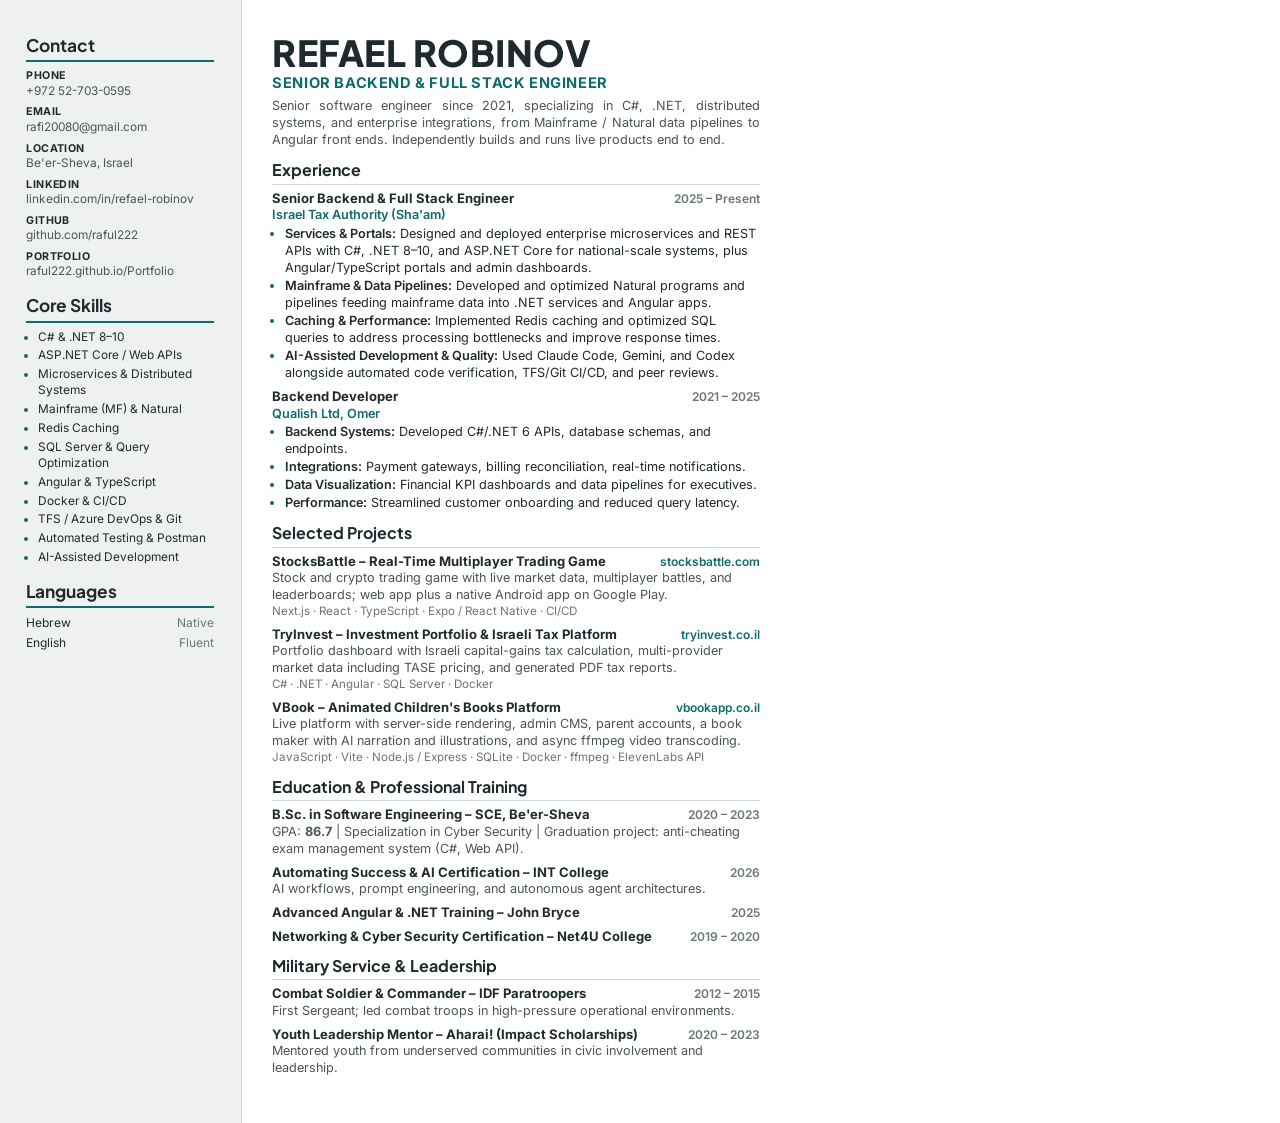
==== commit 21c36ba6: "Lighten CVs: shorter summary, fewer bullets and skills, more spacing Co-Authored-By: Claude Opus 5.5" ====
--- a/cv/resume_en.html
+++ b/cv/resume_en.html
@@ -15,7 +15,7 @@
   html, body { width: 210mm; height: 297mm; }
   body {
     font-family: "Inter", "Segoe UI", Arial, sans-serif;
-    color: var(--ink); font-size: 9pt; line-height: 1.28;
+    color: var(--ink); font-size: 9.5pt; line-height: 1.34;
     -webkit-print-color-adjust: exact; print-color-adjust: exact;
   }
   a { color: inherit; text-decoration: none; }
@@ -35,10 +35,10 @@
   .summary { color: var(--muted); text-align: justify; }
 
   h2 { font-family: "Plus Jakarta Sans", "Inter", sans-serif; font-weight: 700;
-       font-size: 12pt; margin: 8px 0 5px; padding-bottom: 3px;
+       font-size: 12pt; margin: 10px 0 5px; padding-bottom: 3px;
        border-bottom: 1.5px solid var(--rule); }
 
-  .item { margin-bottom: 5px; }
+  .item { margin-bottom: 6px; }
   .head { display: flex; justify-content: space-between; align-items: baseline; gap: 8px; }
   .head .t { font-weight: 700; font-size: 9.8pt; }
   .date { color: var(--soft); font-weight: 600; white-space: nowrap; font-size: 9pt; }
@@ -69,10 +69,7 @@
 <main>
   <h1>REFAEL ROBINOV</h1>
   <div class="role">SENIOR BACKEND &amp; FULL STACK ENGINEER</div>
-  <p class="summary">Senior software engineer with production experience since 2021, specializing in C#, .NET,
-  distributed systems, and enterprise integrations. Builds APIs, Redis caching layers, and data pipelines
-  connecting Mainframe / Natural systems with .NET services and Angular applications. Independently builds and
-  runs live products end to end, from backend to deployment.</p>
+  <p class="summary">Senior software engineer since 2021, specializing in C#, .NET, distributed systems, and enterprise integrations, from Mainframe / Natural data pipelines to Angular front ends. Independently builds and runs live products end to end.</p>
 
   <h2>Experience</h2>
 
@@ -80,10 +77,9 @@
     <div class="head"><span class="t">Senior Backend &amp; Full Stack Engineer</span><span class="date">2025 – Present</span></div>
     <div class="org">Israel Tax Authority (Sha'am)</div>
     <ul>
-      <li><b>Service Architecture:</b> Designed and deployed enterprise microservices and REST APIs using C#, .NET 8–10, and ASP.NET Core for national-scale systems.</li>
+      <li><b>Services &amp; Portals:</b> Designed and deployed enterprise microservices and REST APIs with C#, .NET 8–10, and ASP.NET Core for national-scale systems, plus Angular/TypeScript portals and admin dashboards.</li>
       <li><b>Mainframe &amp; Data Pipelines:</b> Developed and optimized Natural programs and pipelines feeding mainframe data into .NET services and Angular apps.</li>
       <li><b>Caching &amp; Performance:</b> Implemented Redis caching and optimized SQL queries to address processing bottlenecks and improve response times.</li>
-      <li><b>Frontend:</b> Built Angular and TypeScript portals and administrative dashboards integrated with backend APIs.</li>
       <li><b>AI-Assisted Development &amp; Quality:</b> Used Claude Code, Gemini, and Codex alongside automated code verification, TFS/Git CI/CD, and peer reviews.</li>
     </ul>
   </div>
@@ -92,10 +88,10 @@
     <div class="head"><span class="t">Backend Developer</span><span class="date">2021 – 2025</span></div>
     <div class="org">Qualish Ltd, Omer</div>
     <ul>
-      <li><b>Backend Systems:</b> Developed C#/.NET 6 APIs, database schemas, and backend service endpoints.</li>
-      <li><b>Integrations:</b> Integrated multi-provider payment gateways, billing reconciliation, and real-time event notifications.</li>
-      <li><b>Data Visualization:</b> Built financial KPI dashboards and data pipelines for executive stakeholders.</li>
-      <li><b>Performance:</b> Streamlined customer onboarding workflows, reducing query latency and improving UX.</li>
+      <li><b>Backend Systems:</b> Developed C#/.NET 6 APIs, database schemas, and endpoints.</li>
+      <li><b>Integrations:</b> Payment gateways, billing reconciliation, real-time notifications.</li>
+      <li><b>Data Visualization:</b> Financial KPI dashboards and data pipelines for executives.</li>
+      <li><b>Performance:</b> Streamlined customer onboarding and reduced query latency.</li>
     </ul>
   </div>
 
@@ -139,7 +135,7 @@
 
   <div class="item">
     <div class="head"><span class="t">Combat Soldier &amp; Commander – IDF Paratroopers</span><span class="date">2012 – 2015</span></div>
-    <div class="desc">First Sergeant. Led combat troops in high-pressure environments requiring rapid decision-making and resilience.</div>
+    <div class="desc">First Sergeant; led combat troops in high-pressure operational environments.</div>
   </div>
   <div class="item">
     <div class="head"><span class="t">Youth Leadership Mentor – Aharai! (Impact Scholarships)</span><span class="date">2020 – 2023</span></div>
@@ -160,19 +156,15 @@
   <ul>
     <li>C# &amp; .NET 8–10</li>
     <li>ASP.NET Core / Web APIs</li>
-    <li>Microservices Architecture</li>
+    <li>Microservices &amp; Distributed Systems</li>
     <li>Mainframe (MF) &amp; Natural</li>
     <li>Redis Caching</li>
     <li>SQL Server &amp; Query Optimization</li>
     <li>Angular &amp; TypeScript</li>
-    <li>JavaScript, Next.js &amp; React</li>
-    <li>Data Pipelines &amp; Integrations</li>
-    <li>Distributed Systems</li>
-    <li>Docker &amp; Containerization</li>
+    <li>Docker &amp; CI/CD</li>
     <li>TFS / Azure DevOps &amp; Git</li>
-    <li>CI/CD &amp; Agile</li>
-    <li>Postman &amp; Automated Testing</li>
-    <li>AI-Assisted Development (Claude Code, Gemini, Codex)</li>
+    <li>Automated Testing &amp; Postman</li>
+    <li>AI-Assisted Development</li>
   </ul>
 
   <h3>Languages</h3>
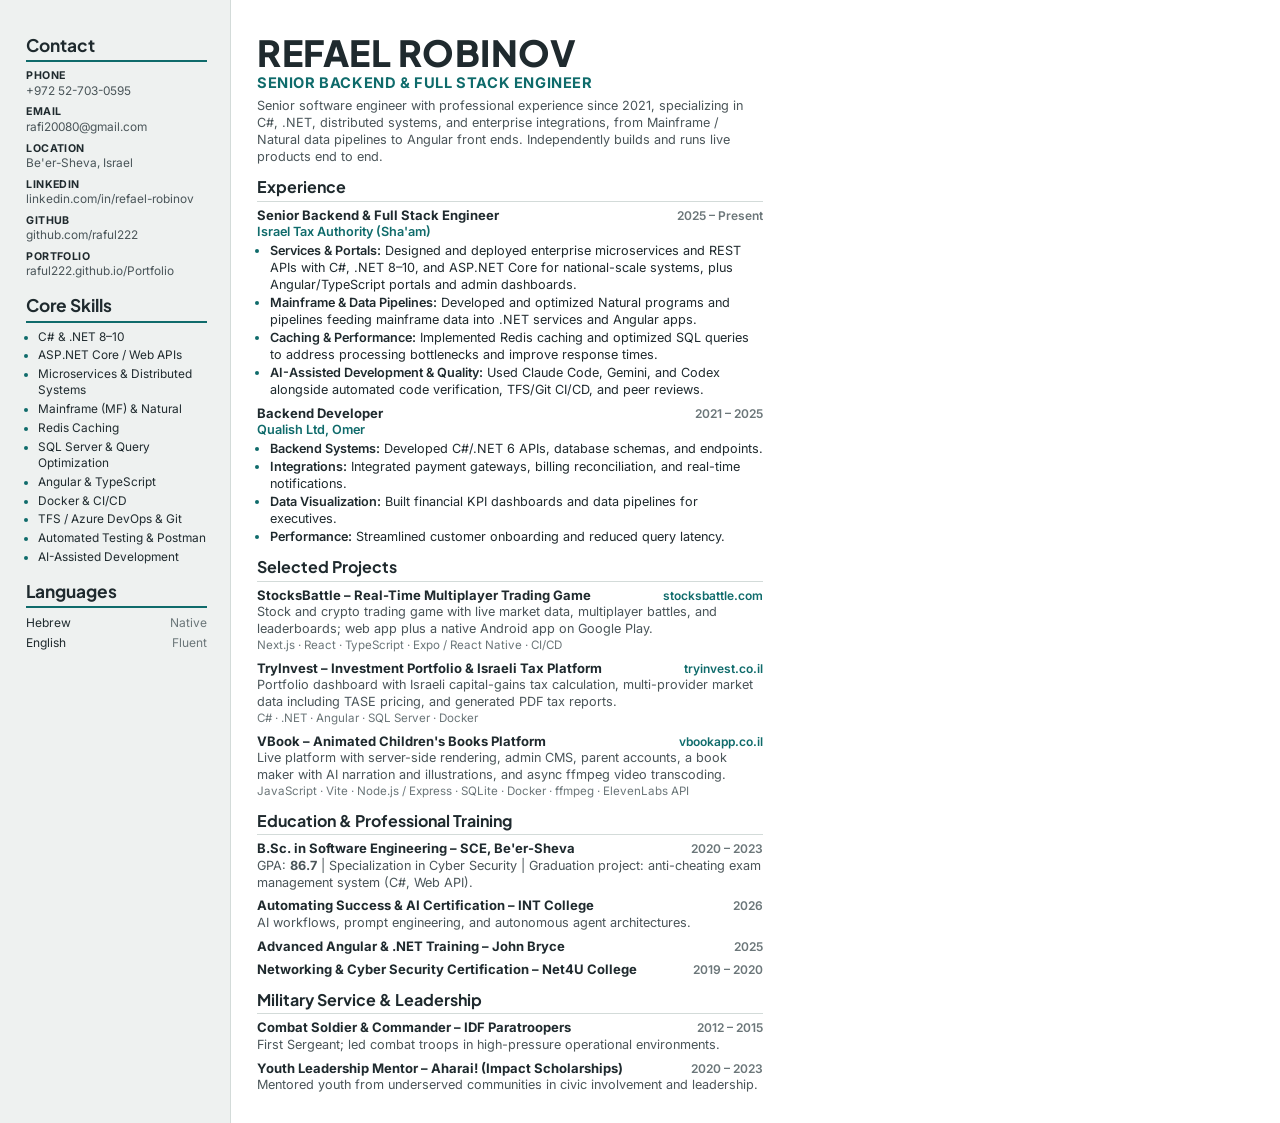
==== commit b42ab7e5: "Correct project descriptions and remove unverifiable claims - VBook, Pulse&Be, IdleForYou, TryInvest" ====
--- a/cv/resume_en.html
+++ b/cv/resume_en.html
@@ -21,18 +21,18 @@
   a { color: inherit; text-decoration: none; }
   .page {
     width: 210mm; height: 297mm; display: grid;
-    grid-template-columns: 64mm 1fr;
+    grid-template-columns: 61mm 1fr;
   }
   /* main is first in the DOM so ATS parsers read name + experience first */
-  main  { grid-column: 2; grid-row: 1; padding: 9mm 9mm 6mm 8mm; }
-  aside { grid-column: 1; grid-row: 1; background: var(--side); padding: 9mm 7mm 6mm 7mm;
+  main  { grid-column: 2; grid-row: 1; padding: 9mm 8mm 6mm 7mm; }
+  aside { grid-column: 1; grid-row: 1; background: var(--side); padding: 9mm 6mm 6mm 7mm;
           border-right: 1px solid var(--rule); }
 
   h1 { font-family: "Plus Jakarta Sans", "Inter", sans-serif; font-weight: 800;
        font-size: 27pt; letter-spacing: .5px; line-height: 1.05; }
   .role { color: var(--accent); font-weight: 700; font-size: 11pt; letter-spacing: .6px;
           margin: 2px 0 5px; }
-  .summary { color: var(--muted); text-align: justify; }
+  .summary { color: var(--muted); text-align: left; }
 
   h2 { font-family: "Plus Jakarta Sans", "Inter", sans-serif; font-weight: 700;
        font-size: 12pt; margin: 10px 0 5px; padding-bottom: 3px;
@@ -69,7 +69,7 @@
 <main>
   <h1>REFAEL ROBINOV</h1>
   <div class="role">SENIOR BACKEND &amp; FULL STACK ENGINEER</div>
-  <p class="summary">Senior software engineer since 2021, specializing in C#, .NET, distributed systems, and enterprise integrations, from Mainframe / Natural data pipelines to Angular front ends. Independently builds and runs live products end to end.</p>
+  <p class="summary">Senior software engineer with professional experience since 2021, specializing in C#, .NET, distributed systems, and enterprise integrations, from Mainframe / Natural data pipelines to Angular front ends. Independently builds and runs live products end to end.</p>
 
   <h2>Experience</h2>
 
@@ -89,8 +89,8 @@
     <div class="org">Qualish Ltd, Omer</div>
     <ul>
       <li><b>Backend Systems:</b> Developed C#/.NET 6 APIs, database schemas, and endpoints.</li>
-      <li><b>Integrations:</b> Payment gateways, billing reconciliation, real-time notifications.</li>
-      <li><b>Data Visualization:</b> Financial KPI dashboards and data pipelines for executives.</li>
+      <li><b>Integrations:</b> Integrated payment gateways, billing reconciliation, and real-time notifications.</li>
+      <li><b>Data Visualization:</b> Built financial KPI dashboards and data pipelines for executives.</li>
       <li><b>Performance:</b> Streamlined customer onboarding and reduced query latency.</li>
     </ul>
   </div>
